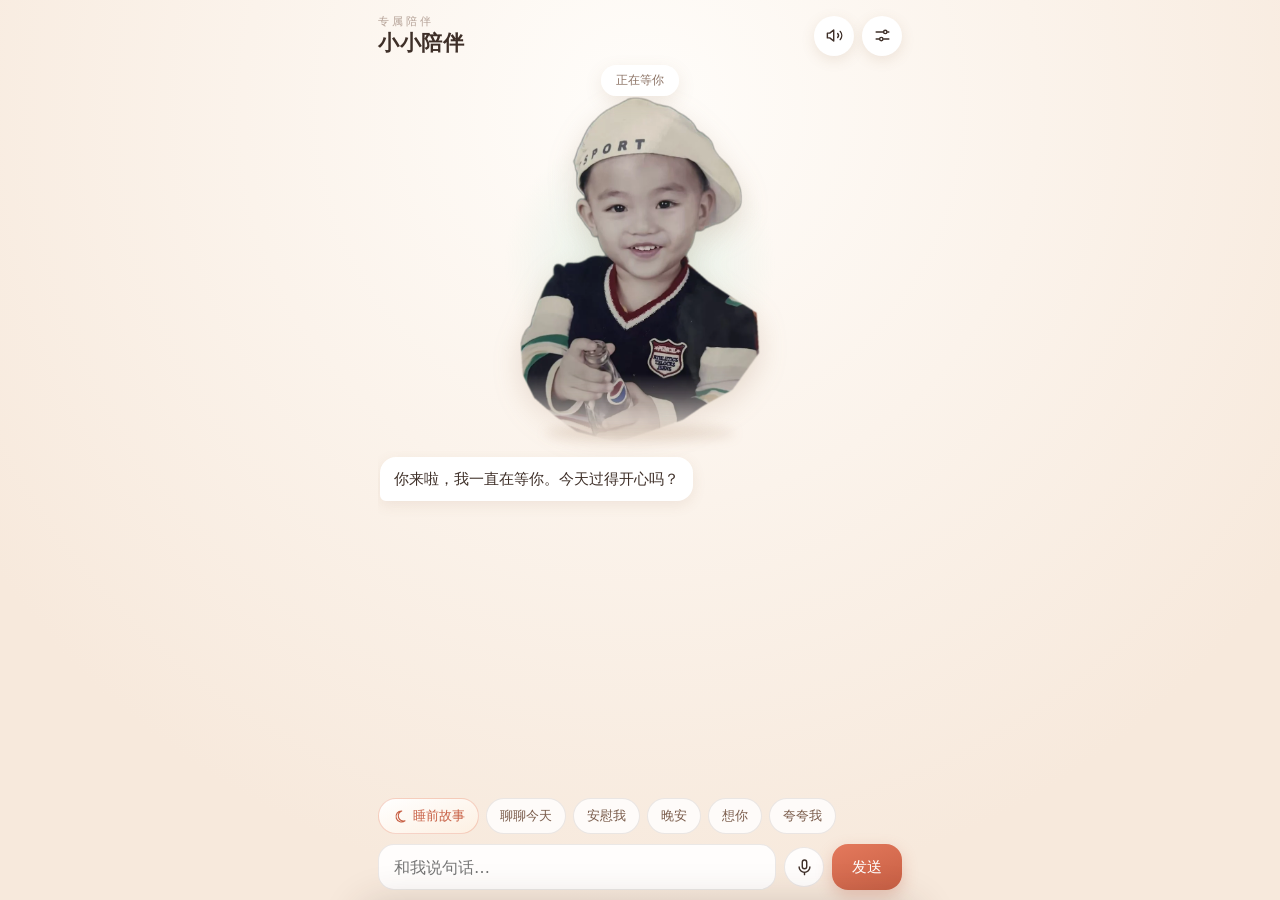
==== index.html @ e8558168 "小小陪伴 · 语音桌宠（含睡前故事与克隆音色）" ====
<!doctype html>
<html lang="zh-CN">
<head>
<meta charset="UTF-8">
<meta name="viewport" content="width=device-width, initial-scale=1, viewport-fit=cover">
<meta name="theme-color" content="#FDF6EE">
<meta name="apple-mobile-web-app-capable" content="yes">
<meta name="apple-mobile-web-app-title" content="小小陪伴">
<meta name="apple-mobile-web-app-status-bar-style" content="default">
<title>小小陪伴</title>
<link rel="icon" type="image/png" sizes="192x192" href="assets/icon-192.png">
<link rel="apple-touch-icon" href="assets/apple-touch-icon.png">
<link rel="manifest" href="manifest.webmanifest">
<link rel="stylesheet" href="style.css?v=9">
</head>
<body>

<div class="app">

  <header class="topbar">
    <div class="brand">
      <p class="eyebrow">专属陪伴</p>
      <h1>小小陪伴</h1>
    </div>
    <div class="top-actions">
      <button id="soundToggle" class="icon-btn" type="button" title="声音开关" aria-label="声音开关">
        <svg class="ic-on" viewBox="0 0 24 24" fill="none" stroke="currentColor" stroke-width="1.8" stroke-linecap="round" stroke-linejoin="round"><path d="M11 5 6 9H3v6h3l5 4V5z"/><path d="M16 9.4a4 4 0 0 1 0 5.2"/><path d="M19.2 6.8a8 8 0 0 1 0 10.4"/></svg>
        <svg class="ic-off" viewBox="0 0 24 24" fill="none" stroke="currentColor" stroke-width="1.8" stroke-linecap="round" stroke-linejoin="round"><path d="M11 5 6 9H3v6h3l5 4V5z"/><path d="m16.5 9.5 5 5M21.5 9.5l-5 5"/></svg>
      </button>
      <button id="settingsBtn" class="icon-btn" type="button" title="设置" aria-label="设置">
        <svg viewBox="0 0 24 24" fill="none" stroke="currentColor" stroke-width="1.8" stroke-linecap="round"><path d="M4 7.5h9M18.5 7.5H20M4 16.5h4M13.5 16.5H20"/><circle cx="15.5" cy="7.5" r="2.1"/><circle cx="10.5" cy="16.5" r="2.1"/></svg>
      </button>
    </div>
  </header>

  <section class="stage" aria-label="陪伴角色">
    <div id="statusPill" class="status-pill">正在等你</div>
    <div class="pet-wrap" id="petWrap">
      <div class="halo"></div>
      <div class="bars" id="bars"><i></i><i></i><i></i><i></i><i></i></div>
      <img id="pet" class="pet" alt="陪伴角色" draggable="false">
    </div>
    <div class="floor"></div>
  </section>

  <section class="chat" id="chat" aria-live="polite"></section>

  <div class="quick" id="quick">
    <button type="button" class="quick-story" data-story="1">
      <svg viewBox="0 0 24 24" fill="none" stroke="currentColor" stroke-width="1.8" stroke-linecap="round" stroke-linejoin="round" aria-hidden="true"><path d="M15.6 3.2a8.8 8.8 0 1 0 5.2 15.6 7.4 7.4 0 0 1-5.2-15.6z"/></svg>
      <span>睡前故事</span>
    </button>
    <button type="button" data-msg="今天过得怎么样呀？">聊聊今天</button>
    <button type="button" data-msg="今天好累，有点难过">安慰我</button>
    <button type="button" data-msg="说一句晚安吧">晚安</button>
    <button type="button" data-msg="我想你了">想你</button>
    <button type="button" data-msg="夸夸我">夸夸我</button>
  </div>

  <form class="composer" id="composer">
    <input id="input" type="text" placeholder="和我说句话…" autocomplete="off" maxlength="500" aria-label="输入消息">
    <button id="micBtn" class="icon-btn ghost" type="button" title="语音输入" aria-label="语音输入">
      <svg viewBox="0 0 24 24" fill="none" stroke="currentColor" stroke-width="1.8" stroke-linecap="round" stroke-linejoin="round"><rect x="9.2" y="2.6" width="5.6" height="11" rx="2.8"/><path d="M5.2 11.4a6.8 6.8 0 0 0 13.6 0"/><path d="M12 18.2V21"/></svg>
    </button>
    <button class="send" type="submit">发送</button>
  </form>

</div>

<div class="sheet-mask" id="sheetMask"></div>

<aside class="sheet" id="sheet" aria-label="设置">
  <div class="sheet-grab"></div>
  <div class="sheet-head">
    <h2>设置</h2>
    <button id="sheetClose" class="icon-btn" type="button" aria-label="关闭">
      <svg viewBox="0 0 24 24" fill="none" stroke="currentColor" stroke-width="2" stroke-linecap="round"><path d="m6.5 6.5 11 11M17.5 6.5l-11 11"/></svg>
    </button>
  </div>

  <div class="sheet-body">

    <section class="fieldset">
      <h3>聊天大脑</h3>
      <label class="field">
        <span>服务商</span>
        <select id="provider">
          <option value="deepseek">DeepSeek</option>
          <option value="dashscope">通义千问（DashScope）</option>
          <option value="custom">自定义（OpenAI 兼容）</option>
        </select>
      </label>
      <label class="field">
        <span>接口地址</span>
        <input id="baseUrl" type="text" placeholder="https://api.deepseek.com/v1">
      </label>
      <label class="field">
        <span>模型</span>
        <input id="model" type="text" placeholder="deepseek-chat">
      </label>
      <label class="field">
        <span>API Key</span>
        <input id="apiKey" type="password" placeholder="sk-..." autocomplete="off">
      </label>
      <label class="field">
        <span>人设</span>
        <textarea id="persona" rows="5"></textarea>
      </label>
      <label class="field">
        <span>她希望被怎么称呼</span>
        <input id="nickname" type="text" placeholder="留空则不加称呼" maxlength="20">
      </label>
      <label class="check">
        <input id="noThink" type="checkbox">
        <span>快速模式（关闭模型思考，回复更快更省）</span>
      </label>
      <div class="row">
        <button id="testBtn" class="btn ghost-btn" type="button">测试连接</button>
        <span id="testResult" class="hint"></span>
      </div>
      <p class="note">Key 只保存在这台设备的浏览器里，不会上传到任何服务器。</p>
    </section>

    <section class="fieldset">
      <h3>声音</h3>
      <label class="field">
        <span>说话的声音</span>
        <select id="ttsMode">
          <option value="browser">手机自带语音（免费）</option>
          <option value="qwen">我的克隆声音（阿里云百炼）</option>
        </select>
      </label>
      <label class="field">
        <span>百炼 API Key</span>
        <input id="ttsApiKey" type="password" placeholder="sk-..." autocomplete="off">
      </label>
      <label class="field">
        <span>音色 ID</span>
        <input id="ttsVoice" type="text" placeholder="qwen-audio-3.0-tts-flash-xxx-xxxx" autocomplete="off">
      </label>
      <label class="field">
        <span>合成模型（要和复刻时一致）</span>
        <input id="ttsModel" type="text" placeholder="qwen-audio-3.0-tts-flash" autocomplete="off">
      </label>
      <label class="field">
        <span>系统音色</span>
        <select id="voiceSelect"></select>
      </label>
      <label class="field">
        <span>语速 <b id="rateVal">0.95</b></span>
        <input id="rate" type="range" min="0.5" max="1.6" step="0.05" value="0.95">
      </label>
      <label class="field">
        <span>音调 <b id="pitchVal">1.15</b></span>
        <input id="pitch" type="range" min="0.6" max="1.8" step="0.05" value="1.15">
      </label>
      <div class="row">
        <button id="previewBtn" class="btn ghost-btn" type="button">试听声音</button>
      </div>
      <p class="note">用克隆声音时语速音调不生效；合成失败会自动回落到系统语音，不会哑掉。</p>
    </section>

    <section class="fieldset">
      <h3>角色形象</h3>
      <div class="row">
        <button id="pickPhotoBtn" class="btn ghost-btn" type="button">换一张照片</button>
        <button id="resetPhotoBtn" class="btn ghost-btn" type="button">恢复默认</button>
      </div>
      <input id="photoInput" type="file" accept="image/*" hidden>
      <p class="note">选一张背景干净的照片效果最好，透明背景的 PNG 最佳。</p>
    </section>

    <section class="fieldset">
      <h3>数据</h3>
      <div class="row">
        <button id="clearBtn" class="btn ghost-btn danger" type="button">清空聊天记录</button>
      </div>
    </section>

  </div>
</aside>

<div class="story" id="story" aria-hidden="true">
  <div class="story-sky" id="storySky" aria-hidden="true"></div>
  <svg class="story-moon" viewBox="0 0 100 100" aria-hidden="true">
    <defs>
      <mask id="moonMask">
        <rect width="100" height="100" fill="#000"/>
        <circle cx="46" cy="50" r="42" fill="#fff"/>
        <circle cx="70" cy="40" r="36" fill="#000"/>
      </mask>
    </defs>
    <circle cx="46" cy="50" r="42" fill="#f7e6bb" opacity=".92" mask="url(#moonMask)"/>
  </svg>

  <div class="story-top">
    <p class="story-tag">睡前故事</p>
    <button id="storyClose" class="story-close" type="button" aria-label="关闭">
      <svg viewBox="0 0 24 24" fill="none" stroke="currentColor" stroke-width="2" stroke-linecap="round"><path d="m6.5 6.5 11 11M17.5 6.5l-11 11"/></svg>
    </button>
  </div>

  <div class="story-body" id="storyBody" aria-live="polite"></div>

  <div class="story-ctrl">
    <button id="storyPlayBtn" class="story-btn" type="button" disabled>暂停</button>
    <div class="story-dots" id="storyDots" aria-hidden="true"></div>
    <button id="storyStopBtn" class="story-btn ghost" type="button" disabled>结束</button>
  </div>
</div>

<script src="config.js?v=9"></script>
<script src="app.js?v=9"></script>
</body>
</html>
---- style.css ----
:root {
  --cream: #fdf7f0;
  --cream-2: #f7e9dc;
  --ink: #3e2f28;
  --ink-2: #8c7365;
  --ink-3: #b4a196;
  --line: rgba(62, 47, 40, .1);
  --card: #fff;
  --coral: #e4795c;
  --coral-2: #c75f44;
  --mint: #b7e3d2;
  --shadow: 0 10px 28px rgba(142, 101, 64, .14);
  --r-md: 12px;
  --r-lg: 16px;
  --r-xl: 22px;
}

* { box-sizing: border-box; -webkit-tap-highlight-color: transparent; }

html, body { height: 100%; }

body {
  margin: 0;
  font-family: "PingFang SC", "Hiragino Sans GB", "Microsoft YaHei", system-ui, -apple-system, sans-serif;
  color: var(--ink);
  background: radial-gradient(circle at 50% 12%, #fffdfa, var(--cream-2) 78%);
  background-attachment: fixed;
  overflow: hidden;
}

button, input, select, textarea { font: inherit; color: inherit; }
button { border: 0; cursor: pointer; background: none; }
h1, h2, h3, p { margin: 0; }

.app {
  width: min(560px, 100%);
  height: 100dvh;
  margin: 0 auto;
  padding: 14px 18px calc(10px + env(safe-area-inset-bottom));
  display: flex;
  flex-direction: column;
  gap: 8px;
}

.topbar { flex: 0 0 auto; display: flex; align-items: center; justify-content: space-between; }
.eyebrow { font-size: 11px; letter-spacing: 3px; color: var(--ink-3); }
h1 { font-size: 21px; font-weight: 600; letter-spacing: .5px; }
.top-actions { display: flex; gap: 8px; }

.icon-btn {
  width: 40px; height: 40px;
  display: grid; place-items: center;
  border-radius: 50%;
  background: var(--card);
  box-shadow: 0 4px 14px rgba(142, 101, 64, .13);
  color: var(--ink);
  transition: transform .16s ease;
}
.icon-btn:active { transform: scale(.92); }
.icon-btn svg { width: 19px; height: 19px; display: block; }
.icon-btn .ic-off { display: none; }
.icon-btn.muted .ic-on { display: none; }
.icon-btn.muted .ic-off { display: block; }
.icon-btn.muted { color: var(--ink-3); }

.stage {
  position: relative;
  flex: 0 0 auto;
  height: clamp(230px, 42dvh, 400px);
}

.status-pill {
  position: absolute;
  top: 0; left: 50%;
  transform: translateX(-50%);
  z-index: 3;
  padding: 7px 15px;
  border-radius: 999px;
  background: rgba(255, 255, 255, .92);
  box-shadow: 0 6px 18px rgba(142, 101, 64, .13);
  font-size: 12px;
  color: var(--ink-2);
  white-space: nowrap;
  transition: color .25s;
}
.state-talk .status-pill { color: var(--coral-2); }

.pet-wrap {
  position: absolute;
  left: 0; right: 0; top: 32px; bottom: 0;
  transform-origin: 50% 100%;
  will-change: transform;
}

.halo {
  position: absolute;
  top: 6%; left: 50%;
  transform: translateX(-50%);
  width: min(74vw, 290px);
  aspect-ratio: 1;
  border-radius: 50%;
  background: radial-gradient(circle, rgba(183, 227, 210, .85) 0%, rgba(183, 227, 210, .3) 42%, rgba(183, 227, 210, 0) 66%);
  opacity: .48;
  transition: opacity .4s ease, transform .4s ease;
}
.state-talk .halo { opacity: .68; transform: translateX(-50%) scale(1.08); }
.state-happy .halo { opacity: .72; transform: translateX(-50%) scale(1.12); }

.pet {
  position: absolute;
  inset: 0;
  z-index: 2;
  width: 100%;
  height: 100%;
  object-fit: contain;
  object-position: bottom center;
  filter: drop-shadow(0 10px 14px rgba(142, 101, 64, .2));
  animation: bob 3.8s ease-in-out infinite;
  user-select: none;
}

.floor {
  position: absolute;
  bottom: 2px; left: 50%;
  transform: translateX(-50%);
  width: min(52vw, 190px);
  height: 16px;
  border-radius: 50%;
  background: rgba(142, 101, 64, .16);
  filter: blur(6px);
}

.bars {
  position: absolute;
  right: 2%; bottom: 26%;
  z-index: 3;
  display: flex;
  align-items: flex-end;
  gap: 3px;
  height: 24px;
  opacity: 0;
  transition: opacity .25s;
}
.state-talk .bars { opacity: 1; }
.bars i {
  width: 4px;
  height: 5px;
  border-radius: 2px;
  background: var(--coral);
  animation: eq .9s ease-in-out infinite;
}
.bars i:nth-child(2) { animation-delay: .12s; background: #eda184; }
.bars i:nth-child(3) { animation-delay: .24s; }
.bars i:nth-child(4) { animation-delay: .36s; background: #eda184; }
.bars i:nth-child(5) { animation-delay: .48s; }

.chat {
  flex: 1 1 auto;
  min-height: 0;
  overflow-y: auto;
  overscroll-behavior: contain;
  display: flex;
  flex-direction: column;
  gap: 9px;
  padding: 6px 2px;
  scrollbar-width: none;
}
.chat::-webkit-scrollbar { display: none; }

.msg {
  max-width: 84%;
  padding: 10px 14px;
  border-radius: var(--r-lg);
  font-size: 15px;
  line-height: 1.62;
  word-break: break-word;
  animation: rise .28s ease-out both;
}
.msg.bot {
  align-self: flex-start;
  background: var(--card);
  border-bottom-left-radius: 6px;
  box-shadow: 0 4px 14px rgba(142, 101, 64, .1);
}
.msg.me {
  align-self: flex-end;
  background: linear-gradient(160deg, var(--coral), var(--coral-2));
  color: #fff;
  border-bottom-right-radius: 6px;
  box-shadow: 0 6px 16px rgba(199, 95, 68, .26);
}
.msg.err {
  align-self: center;
  max-width: 96%;
  background: #fdeceb;
  color: #a4342a;
  font-size: 13px;
  text-align: center;
}
.msg.typing { display: flex; gap: 4px; align-items: center; padding: 14px; }
.msg.typing i {
  width: 6px; height: 6px;
  border-radius: 50%;
  background: var(--ink-3);
  animation: blink 1.1s ease-in-out infinite;
}
.msg.typing i:nth-child(2) { animation-delay: .18s; }
.msg.typing i:nth-child(3) { animation-delay: .36s; }

.quick {
  flex: 0 0 auto;
  display: flex;
  gap: 7px;
  overflow-x: auto;
  padding: 2px 0;
  scrollbar-width: none;
}
.quick::-webkit-scrollbar { display: none; }
.quick button {
  flex: 0 0 auto;
  padding: 8px 13px;
  border-radius: 999px;
  background: rgba(255, 255, 255, .8);
  border: 1px solid var(--line);
  color: #7a5c4b;
  font-size: 13px;
  transition: transform .16s ease, background .16s;
}
.quick button:active { transform: scale(.95); background: #fff; }
.quick .quick-story {
  display: inline-flex;
  align-items: center;
  gap: 6px;
  background: linear-gradient(160deg, #fff, #fdf0e2);
  border-color: rgba(228, 121, 92, .32);
  color: var(--coral-2);
  font-weight: 500;
}
.quick .quick-story svg { width: 15px; height: 15px; display: block; }

.composer { flex: 0 0 auto; display: flex; align-items: center; gap: 8px; }
.composer input {
  flex: 1;
  min-width: 0;
  height: 46px;
  padding: 0 15px;
  border: 1px solid var(--line);
  border-radius: var(--r-lg);
  background: rgba(255, 255, 255, .9);
  font-size: 16px;
  outline: none;
  transition: border-color .2s, background .2s;
}
.composer input:focus { border-color: var(--coral); background: #fff; }
.composer .icon-btn.ghost { background: rgba(255, 255, 255, .9); box-shadow: none; border: 1px solid var(--line); }
.composer .icon-btn.recording { background: var(--coral); border-color: var(--coral); animation: pulse 1.2s ease-in-out infinite; }
.send {
  height: 46px;
  padding: 0 20px;
  border-radius: var(--r-lg);
  background: linear-gradient(160deg, var(--coral), var(--coral-2));
  color: #fff;
  font-size: 15px;
  font-weight: 500;
  box-shadow: 0 6px 16px rgba(199, 95, 68, .28);
  transition: transform .16s ease;
}
.send:active { transform: scale(.95); }

.sheet-mask {
  position: fixed;
  inset: 0;
  z-index: 20;
  background: rgba(62, 47, 40, .34);
  opacity: 0;
  pointer-events: none;
  transition: opacity .28s ease;
}
.sheet-mask.open { opacity: 1; pointer-events: auto; }

.sheet {
  position: fixed;
  left: 0; right: 0; bottom: 0;
  z-index: 30;
  width: min(560px, 100%);
  margin: 0 auto;
  max-height: 88dvh;
  display: flex;
  flex-direction: column;
  background: var(--cream);
  border-radius: var(--r-xl) var(--r-xl) 0 0;
  box-shadow: 0 -12px 40px rgba(62, 47, 40, .2);
  transform: translateY(102%);
  transition: transform .32s cubic-bezier(.32, .72, 0, 1);
}
.sheet.open { transform: translateY(0); }

.sheet-grab { width: 40px; height: 4px; margin: 9px auto 2px; border-radius: 2px; background: var(--line); }
.sheet-head { display: flex; align-items: center; justify-content: space-between; padding: 8px 18px 6px; }
.sheet-head h2 { font-size: 17px; font-weight: 600; }
.sheet-head .icon-btn { width: 34px; height: 34px; font-size: 14px; box-shadow: none; background: rgba(255, 255, 255, .8); }

.sheet-body {
  overflow-y: auto;
  padding: 6px 18px calc(28px + env(safe-area-inset-bottom));
}

.fieldset { margin-bottom: 20px; }
.fieldset h3 { font-size: 13px; font-weight: 600; color: var(--ink-2); letter-spacing: .5px; margin-bottom: 9px; }

.field { display: block; margin-bottom: 10px; }
.field > span { display: block; font-size: 12px; color: var(--ink-2); margin-bottom: 5px; }
.field > span b { color: var(--coral-2); font-weight: 600; }

.field input[type="text"],
.field input[type="password"],
.field select,
.field textarea {
  width: 100%;
  padding: 10px 12px;
  border: 1px solid var(--line);
  border-radius: var(--r-md);
  background: var(--card);
  font-size: 16px;
  outline: none;
  transition: border-color .2s;
}
.field textarea { font-size: 14px; line-height: 1.6; resize: vertical; }
.field input:focus, .field select:focus, .field textarea:focus { border-color: var(--coral); }
.field input[type="range"] { width: 100%; accent-color: var(--coral); }

.row { display: flex; align-items: center; gap: 10px; flex-wrap: wrap; }
.btn {
  padding: 10px 16px;
  border-radius: var(--r-md);
  font-size: 14px;
  font-weight: 500;
  transition: transform .16s ease;
}
.btn:active { transform: scale(.96); }
.ghost-btn { background: #f2e8de; color: var(--ink); }
.ghost-btn.danger { background: #fbeae7; color: #a4342a; }

.hint { font-size: 12px; color: var(--ink-2); }
.note { font-size: 12px; color: var(--ink-3); line-height: 1.6; margin-top: 8px; }

.check {
  display: flex;
  align-items: center;
  gap: 9px;
  margin: 4px 0 12px;
  font-size: 13px;
  color: var(--ink-2);
  cursor: pointer;
}
.check input { width: 17px; height: 17px; accent-color: var(--coral); flex: 0 0 auto; }

.toast {
  position: fixed;
  left: 50%;
  bottom: calc(84px + env(safe-area-inset-bottom));
  z-index: 60;
  transform: translate(-50%, 14px);
  max-width: min(86vw, 420px);
  padding: 11px 18px;
  border-radius: 999px;
  background: rgba(62, 47, 40, .92);
  color: #fff;
  font-size: 13.5px;
  text-align: center;
  opacity: 0;
  pointer-events: none;
  transition: opacity .28s ease, transform .28s ease;
}
.toast.show { opacity: 1; transform: translate(-50%, 0); }

@keyframes bob { 0%, 100% { transform: translateY(0); } 50% { transform: translateY(-9px); } }
@keyframes talk {
  0%, 100% { transform: translateY(0) scaleY(1) rotate(0deg); }
  25% { transform: translateY(-4px) scaleY(1.015) rotate(-.7deg); }
  50% { transform: translateY(0) scaleY(.988) rotate(0deg); }
  75% { transform: translateY(-4px) scaleY(1.015) rotate(.7deg); }
}
@keyframes happy {
  0% { transform: translateY(0) scale(1); }
  35% { transform: translateY(-20px) scale(1.05); }
  70% { transform: translateY(0) scale(.985); }
  100% { transform: translateY(0) scale(1); }
}
@keyframes eq { 0%, 100% { height: 5px; } 50% { height: 22px; } }
@keyframes blink { 0%, 100% { opacity: .3; transform: translateY(0); } 50% { opacity: 1; transform: translateY(-2px); } }
@keyframes rise { from { opacity: 0; transform: translateY(8px); } to { opacity: 1; transform: translateY(0); } }
@keyframes pulse { 0%, 100% { box-shadow: 0 0 0 0 rgba(228, 121, 92, .5); } 50% { box-shadow: 0 0 0 9px rgba(228, 121, 92, 0); } }

.state-talk .pet { animation: talk .62s ease-in-out infinite; }
.state-happy .pet { animation: happy .82s ease-out; }

@media (max-width: 360px) {
  .pet-wrap { transform: scale(.9); }
  .send { padding: 0 16px; }
}

@media (prefers-reduced-motion: reduce) {
  .pet, .state-talk .pet, .state-happy .pet, .bars i, .msg.typing i, .story-sky i { animation: none !important; }
}

/* ==================== 睡前故事 ==================== */

.story {
  position: fixed;
  inset: 0;
  z-index: 50;
  display: flex;
  flex-direction: column;
  background: linear-gradient(180deg, #0b111f 0%, #121a2e 42%, #1e1b30 100%);
  color: #f3ece2;
  opacity: 0;
  pointer-events: none;
  transition: opacity .5s ease;
}
.story.open { opacity: 1; pointer-events: auto; }

.story-sky { position: absolute; inset: 0; overflow: hidden; }
.story-sky i {
  position: absolute;
  border-radius: 50%;
  background: #fff;
  opacity: .5;
  animation: twinkle 4.2s ease-in-out infinite;
}

.story-moon {
  position: absolute;
  top: 5.5%;
  right: 13%;
  width: 52px;
  height: 52px;
  opacity: .85;
  filter: drop-shadow(0 0 20px rgba(247, 230, 187, .4));
  animation: moonGlow 7s ease-in-out infinite;
}

.story-top {
  position: relative;
  z-index: 2;
  display: flex;
  align-items: center;
  justify-content: space-between;
  padding: calc(14px + env(safe-area-inset-top)) 16px 4px;
  width: min(560px, 100%);
  margin: 0 auto;
}
.story-tag { font-size: 11.5px; letter-spacing: 3px; color: rgba(243, 236, 226, .42); }
.story-close {
  width: 38px; height: 38px;
  display: grid; place-items: center;
  border-radius: 50%;
  background: rgba(255, 255, 255, .09);
  color: #f3ece2;
  transition: transform .16s ease, background .2s;
}
.story-close:active { transform: scale(.92); background: rgba(255, 255, 255, .17); }
.story-close svg { width: 15px; height: 15px; display: block; }

.story-body {
  position: relative;
  z-index: 2;
  flex: 1 1 auto;
  min-height: 0;
  overflow-y: auto;
  overscroll-behavior: contain;
  width: min(560px, 100%);
  margin: 0 auto;
  padding: 14px 26px 12px;
  scrollbar-width: none;
}
.story-body::-webkit-scrollbar { display: none; }

.story-title {
  font-size: 19px;
  font-weight: 600;
  letter-spacing: 1.5px;
  color: #ffe6bd;
  margin-bottom: 20px;
}

.story-p {
  font-size: 17px;
  line-height: 2.05;
  margin-bottom: 17px;
  color: rgba(243, 236, 226, .26);
  transition: color .8s ease, opacity .8s ease;
}
.story-p.done { color: rgba(243, 236, 226, .4); }
.story-p.now {
  color: #fdf7ec;
  animation: storyIn .7s ease-out;
}

.story-loading {
  margin-top: 36px;
  text-align: center;
  font-size: 15px;
  color: rgba(243, 236, 226, .55);
  animation: breathe 2.4s ease-in-out infinite;
}

.story-ctrl {
  position: relative;
  z-index: 2;
  flex: 0 0 auto;
  display: flex;
  align-items: center;
  gap: 14px;
  width: min(560px, 100%);
  margin: 0 auto;
  padding: 16px 24px calc(20px + env(safe-area-inset-bottom));
  background: linear-gradient(0deg, rgba(11, 17, 31, .92) 30%, rgba(11, 17, 31, 0));
}

.story-btn {
  flex: 1 1 0;
  height: 48px;
  border-radius: 999px;
  font-size: 15px;
  font-weight: 500;
  color: #2a2033;
  background: linear-gradient(160deg, #ffe9c6, #f7d3a1);
  box-shadow: 0 6px 18px rgba(0, 0, 0, .3);
  transition: transform .16s ease, opacity .2s;
}
.story-btn:active { transform: scale(.96); }
.story-btn:disabled { opacity: .38; }
.story-btn.ghost {
  background: rgba(255, 255, 255, .1);
  color: rgba(243, 236, 226, .85);
  box-shadow: none;
}

.story-dots { display: flex; gap: 6px; flex: 0 0 auto; }
.story-dots i {
  width: 5px; height: 5px;
  border-radius: 50%;
  background: rgba(255, 255, 255, .2);
  transition: background .4s ease, transform .4s ease;
}
.story-dots i.on { background: #ffd9a0; transform: scale(1.5); }

@keyframes twinkle { 0%, 100% { opacity: .15; } 50% { opacity: .7; } }
@keyframes moonGlow { 0%, 100% { filter: drop-shadow(0 0 16px rgba(247, 230, 187, .3)); } 50% { filter: drop-shadow(0 0 26px rgba(247, 230, 187, .5)); } }
@keyframes storyIn { from { opacity: .2; } to { opacity: 1; } }
@keyframes breathe { 0%, 100% { opacity: .4; } 50% { opacity: .85; } }
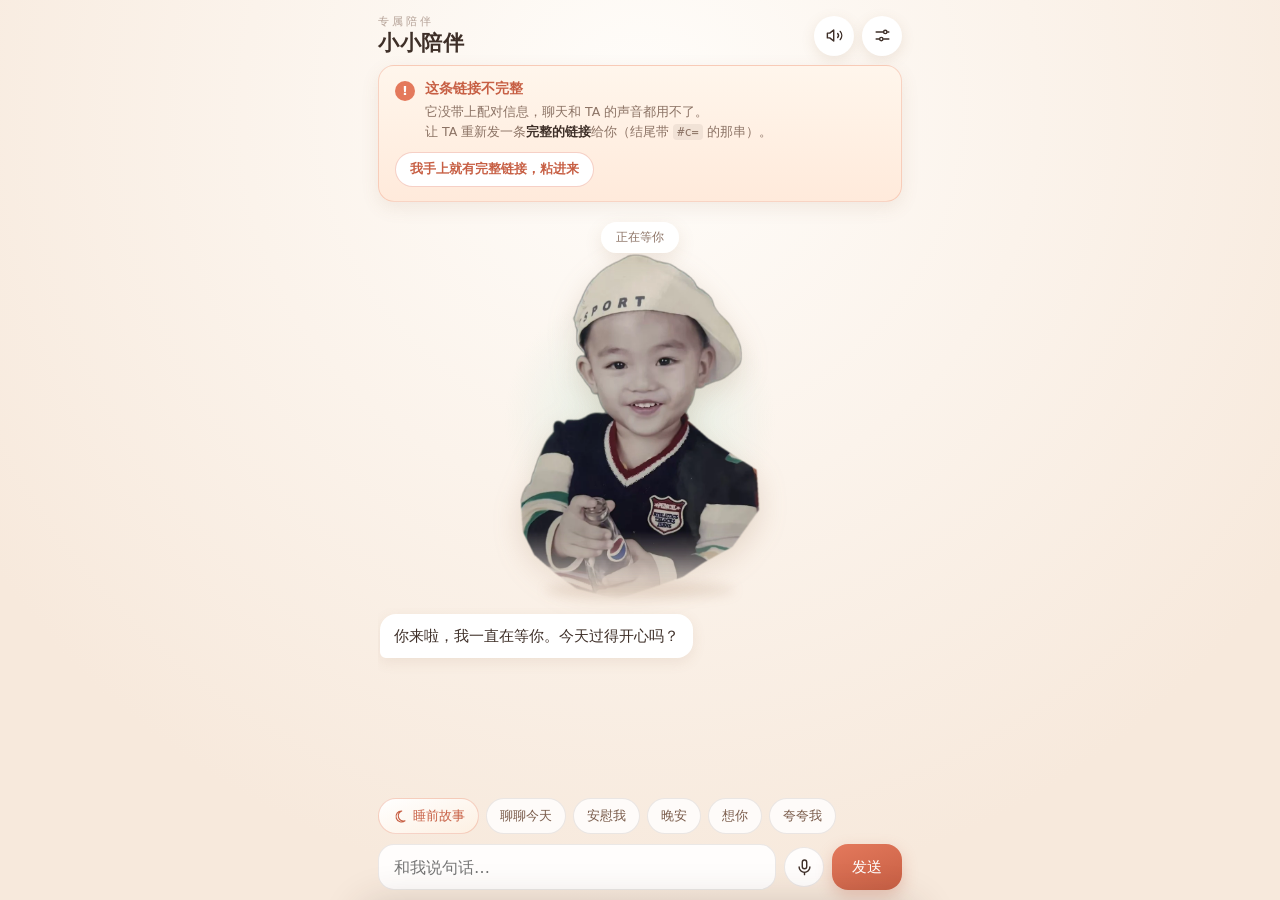
==== commit 289a56ee: "更新：小小陪伴（2026-10-16 22:44）" ====
--- a/index.html
+++ b/index.html
@@ -11,7 +11,7 @@
 <link rel="icon" type="image/png" sizes="192x192" href="assets/icon-192.png">
 <link rel="apple-touch-icon" href="assets/apple-touch-icon.png">
 <link rel="manifest" href="manifest.webmanifest">
-<link rel="stylesheet" href="style.css?v=9">
+<link rel="stylesheet" href="style.css?v=10">
 </head>
 <body>
 
@@ -32,6 +32,26 @@
       </button>
     </div>
   </header>
+
+  <!-- 链接不完整时才出现：引导她拿到带配对信息的完整链接 -->
+  <section class="setup-tip" id="setupTip" hidden>
+    <div class="setup-head">
+      <span class="setup-badge" aria-hidden="true">!</span>
+      <div>
+        <p class="setup-title">这条链接不完整</p>
+        <p class="setup-desc">
+          它没带上配对信息，聊天和 TA 的声音都用不了。<br>
+          让 TA 重新发一条<b>完整的链接</b>给你（结尾带 <code>#c=</code> 的那串）。
+        </p>
+      </div>
+    </div>
+    <button type="button" class="setup-btn" id="setupPasteBtn">我手上就有完整链接，粘进来</button>
+    <div class="setup-paste" id="setupPaste" hidden>
+      <textarea id="setupInput" rows="3" placeholder="把完整链接整条粘到这里"></textarea>
+      <button type="button" class="setup-btn primary" id="setupApply">使用这条链接</button>
+      <p class="setup-msg" id="setupMsg"></p>
+    </div>
+  </section>
 
   <section class="stage" aria-label="陪伴角色">
     <div id="statusPill" class="status-pill">正在等你</div>
@@ -209,7 +229,7 @@
   </div>
 </div>
 
-<script src="config.js?v=9"></script>
-<script src="app.js?v=9"></script>
+<script src="config.js?v=10"></script>
+<script src="app.js?v=10"></script>
 </body>
 </html>
--- a/style.css
+++ b/style.css
@@ -550,3 +550,68 @@
 @keyframes moonGlow { 0%, 100% { filter: drop-shadow(0 0 16px rgba(247, 230, 187, .3)); } 50% { filter: drop-shadow(0 0 26px rgba(247, 230, 187, .5)); } }
 @keyframes storyIn { from { opacity: .2; } to { opacity: 1; } }
 @keyframes breathe { 0%, 100% { opacity: .4; } 50% { opacity: .85; } }
+
+/* ---------- 链接不完整时的引导条 ---------- */
+.setup-tip {
+  flex: 0 0 auto;
+  margin: 0 0 12px;
+  padding: 14px 16px;
+  border-radius: var(--r-lg);
+  background: linear-gradient(180deg, #fff6ec, #ffeadb);
+  border: 1px solid rgba(228, 121, 92, .28);
+  box-shadow: 0 6px 18px rgba(142, 101, 64, .1);
+}
+.setup-tip[hidden] { display: none; }
+.setup-head { display: flex; gap: 10px; align-items: flex-start; }
+.setup-badge {
+  flex: 0 0 auto;
+  width: 20px; height: 20px;
+  margin-top: 1px;
+  border-radius: 50%;
+  background: var(--coral);
+  color: #fff;
+  font-size: 13px; font-weight: 700; line-height: 20px;
+  text-align: center;
+}
+.setup-title { font-size: 14px; font-weight: 600; color: var(--coral-2); }
+.setup-desc { margin-top: 4px; font-size: 12.5px; line-height: 1.6; color: var(--ink-2); }
+.setup-desc b { color: var(--ink); }
+.setup-desc code {
+  padding: 1px 4px;
+  border-radius: 4px;
+  background: rgba(62, 47, 40, .07);
+  font-size: 12px;
+}
+.setup-btn {
+  margin-top: 10px;
+  padding: 8px 14px;
+  border-radius: 999px;
+  background: #fff;
+  border: 1px solid rgba(228, 121, 92, .35);
+  color: var(--coral-2);
+  font-size: 12.5px; font-weight: 600;
+  transition: transform .16s ease;
+}
+.setup-btn:active { transform: scale(.97); }
+.setup-btn.primary {
+  background: linear-gradient(160deg, var(--coral), var(--coral-2));
+  border-color: transparent;
+  color: #fff;
+  box-shadow: 0 4px 14px rgba(199, 95, 68, .3);
+}
+.setup-paste { margin-top: 10px; }
+.setup-paste[hidden] { display: none; }
+.setup-paste textarea {
+  width: 100%;
+  padding: 10px 12px;
+  border-radius: var(--r-md);
+  border: 1px solid var(--line);
+  background: #fff;
+  font-size: 12.5px; line-height: 1.5;
+  resize: none;
+  word-break: break-all;
+}
+.setup-paste textarea:focus { outline: none; border-color: rgba(228, 121, 92, .5); }
+.setup-msg { margin-top: 8px; font-size: 12px; line-height: 1.5; }
+.setup-msg.ok { color: #3f9a72; }
+.setup-msg.err { color: var(--coral-2); }
